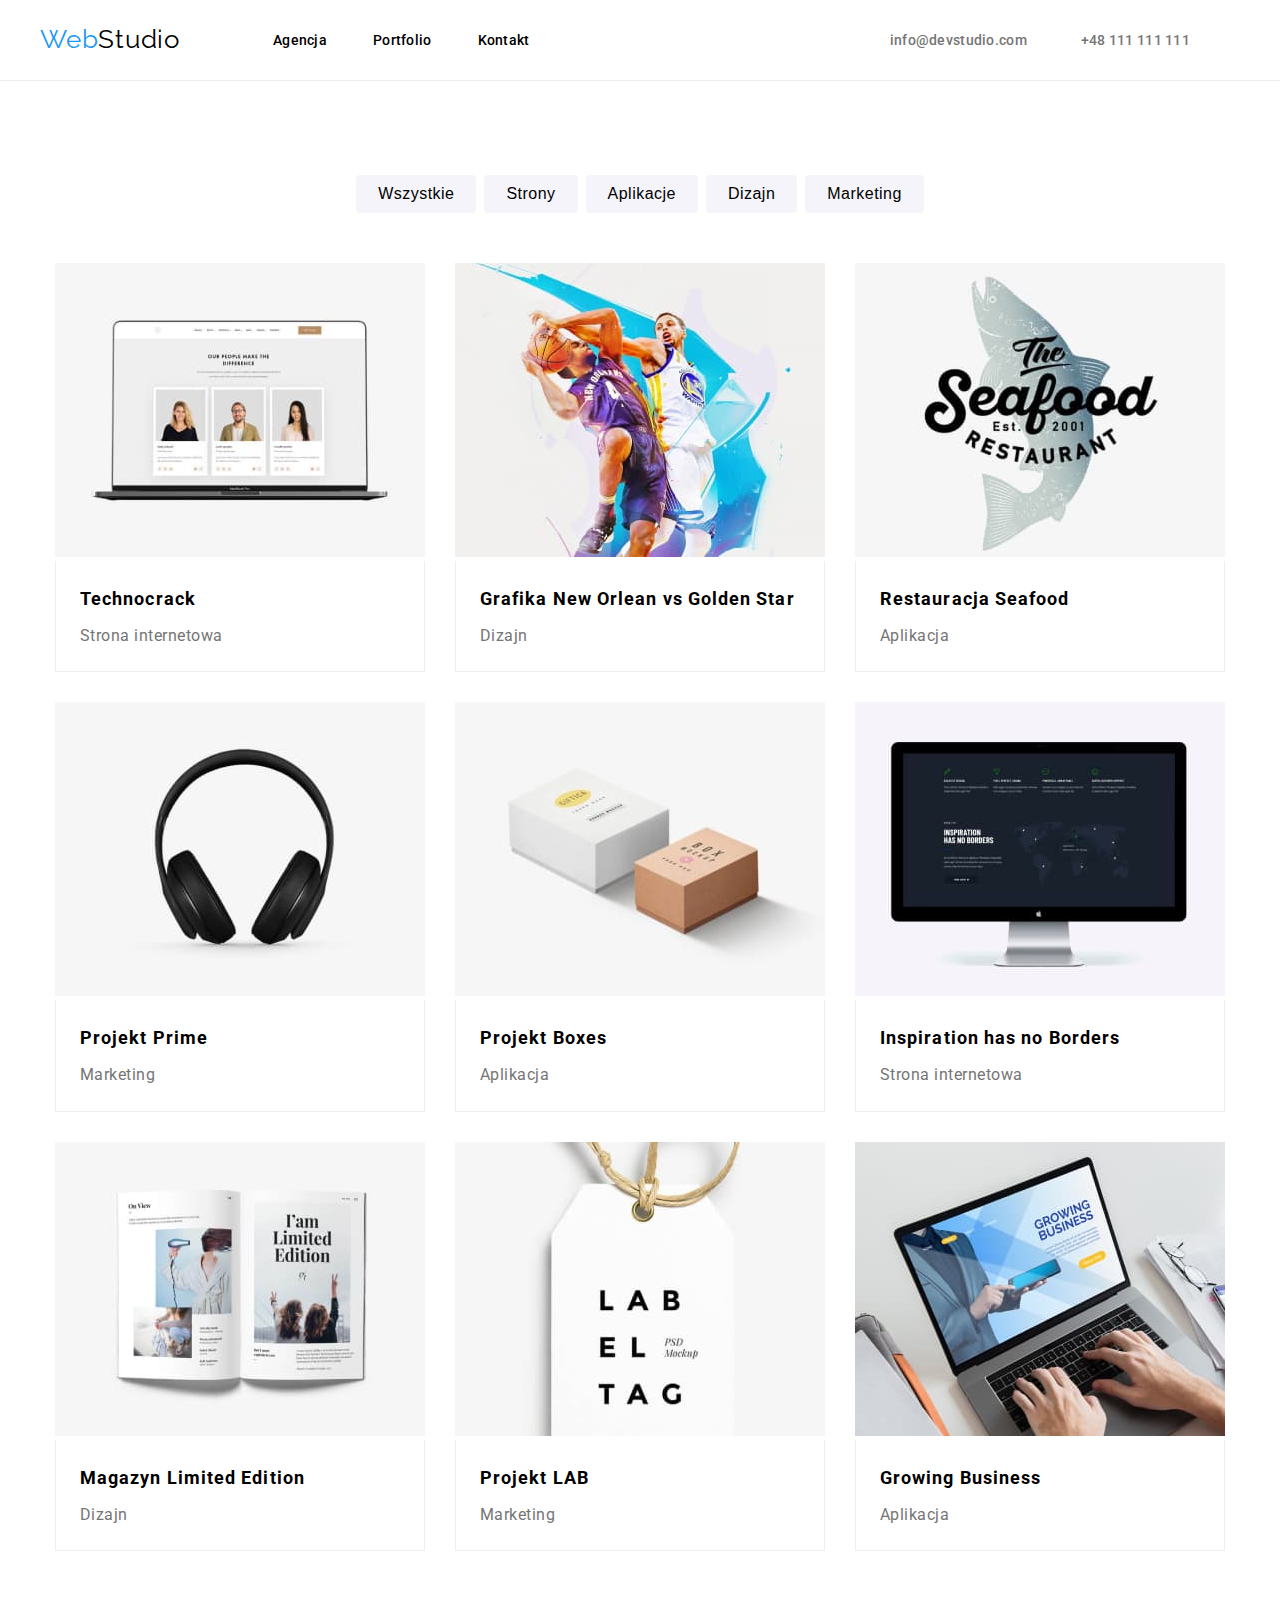
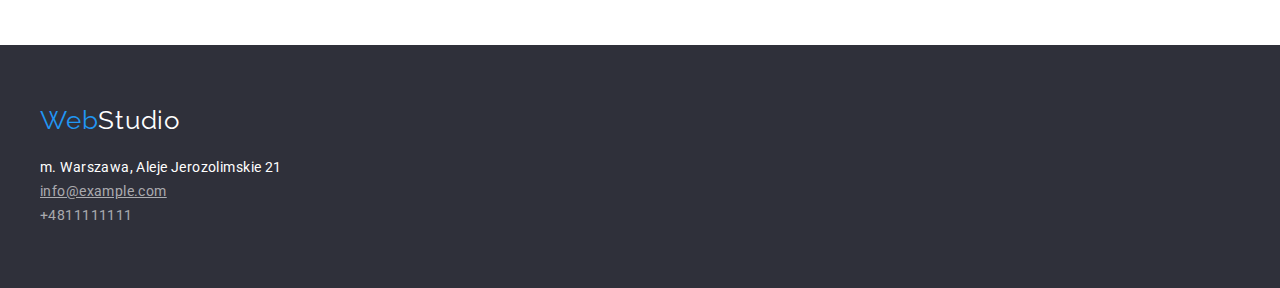
==== portfolio.html @ 8288bccb "feat: init" ====
<!DOCTYPE html>
<html lang="pl">
    <head>
        <meta charset="UTF-8" />
        <meta http-equiv="X-UA-Compatible" content="IE=edge" />
        <meta name="viewport" content="width=device-width, initial-scale=1.0" />
        <link
            rel="stylesheet"
            href="https://cdnjs.cloudflare.com/ajax/libs/modern-normalize/1.1.0/modern-normalize.min.css"
            integrity="sha512-wpPYUAdjBVSE4KJnH1VR1HeZfpl1ub8YT/NKx4PuQ5NmX2tKuGu6U/JRp5y+Y8XG2tV+wKQpNHVUX03MfMFn9Q=="
            crossorigin="anonymous"
            referrerpolicy="no-referrer"
        />
        <title>Portfolio</title>
        <link rel="preconnect" href="https://fonts.googleapis.com" />
        <link rel="preconnect" href="https://fonts.gstatic.com" crossorigin />
        <link
            href="https://fonts.googleapis.com/css2?family=Raleway:wght@700&family=Roboto:wght@400;500;700;900&display=swap"
            rel="stylesheet"
        />
        <link rel="stylesheet" href="./css/styles.css" />
    </head>
    <body>
        <header class="header-line">
           
            <div class="container header3">
                <nav class="navigation">
                    <a
                        class="menu-link"
                        href="https://github.com/Konrad0987/goit-markup-hw-01/"
                        ><span class="web">Web</span>Studio</a
                    >
                    <ul class="menu-list list ">
                        <li class="menu-item">
                            <a class="navigation-link" href="index.html"
                                >Agencja</a
                            >
                        </li>
                        <li class="menu-item">
                            <a class="navigation-link" href="portfolio.html"
                                >Portfolio</a
                            >
                        </li>
                        <li>
                            <a class="navigation-link" href="/kontakt"
                                >Kontakt</a
                            >
                        </li>
                    </ul>
                </nav>
                <ul >
                    <li class="contact-item">
                        <a class="contact-link" href="mailto:info@devstudio.com"
                            >info@devstudio.com</a
                        >
                    </li>

                    <li class="contact-item">
                        <a class="contact-link" href="tel:+48111111111"
                            >+48 111 111 111</a
                        >
                    </li>
                </ul>
            </div>
        </header>
        <main class="container">
            <section class="submenu-list">
                <ul class="filter list">
                    <li >
                        <button type="button" class="button-portfolio">
                            Wszystkie
                        </button>
                    </li>
                    <li >
                        <button type="button" class="button-portfolio">
                            Strony
                        </button>
                    </li>
                    <li >
                        <button type="button" class="button-portfolio">
                            Aplikacje
                        </button>
                    </li>
                    <li >
                        <button type="button" class="button-portfolio">
                            Dizajn
                        </button>
                    </li>
                    <li >
                        <button type="button" class="button-portfolio">
                            Marketing
                        </button>
                    </li>
                </ul>
            </section>
            <section >
                <ul class="projects-list list">
                    <li >
                        <figure >
                            <img
                                src="images/technocrack.jpg"
                                alt="strona internetowa technocrack"
                                width="370"
                                height="294"
                               
                            />
                            <figcaption>
                                <h3 class="portfolio-item">Technocrack</h3>
                                <p class="portfolio-type">Strona internetowa</p>
                            </figcaption>
                        </figure>
                    </li>
                    <li >
                        <figure >
                            <img
                                src="images/grafika-new-orlean.jpg"
                                alt="projekt graficzny"
                                width="370"
                                height="294"
                            />
                            <figcaption >
                                <h3 class="portfolio-item">
                                    Grafika New Orlean vs Golden Star
                                </h3>
                                <p class="portfolio-type">Dizajn</p>
                            </figcaption>
                        </figure class="projects-photo">
                    </li>
                    <li >
                        <figure>
                            <img
                                src="images/restauracja-seafood.jpg"
                                alt="aplikacja restauracji seafood"
                                width="370"
                                height="294"
                            />
                            <figcaption >
                                <h3 class="portfolio-item">
                                    Restauracja Seafood
                                </h3>
                                <p class="portfolio-type">Aplikacja</p>
                            </figcaption>
                        </figure >
                    </li>
                    <li >
                        <figure>
                            <img
                                src="images/projekt-prime.jpg"
                                alt="marketing projektu prime"
                                width="370"
                                height="294"
                            />
                            <figcaption>
                                <h3 class="portfolio-item">Projekt Prime</h3>
                                <p class="portfolio-type">Marketing</p>
                            </figcaption >
                        </figure>
                    </li>
                    <li >
                        <figure >
                            <img
                                src="images/projekt-boxes.jpg"
                                alt="aplikacja projektu boxes"
                                width="370"
                                height="294"
                            />
                            <figcaption>
                                <h3 class="portfolio-item">Projekt Boxes</h3>
                                <p class="portfolio-type">Aplikacja</p>
                            </figcaption>
                        </figure>
                    </li>
                    <li >
                        <figure >
                            
                            <img
                                src="images/inspiration-borders.jpg"
                                alt="strona internetowa inspiration has no borders"
                                width="370"
                                height="294"
                            />
                            <figcaption>
                                <h3 class="portfolio-item">
                                    Inspiration has no Borders
                                </h3>
                                <p class="portfolio-type">Strona internetowa</p>
                            </figcaption>
                        </figure>
                    </li>
                    <li >
                        <figure >
                            <img
                                src="images/magazyn-lm.jpg"
                                alt="oprojekt graficzny magazynu limited edition"
                                width="370"
                                height="294"
                            />
                            <figcaption>
                                <h3 class="portfolio-item">
                                    Magazyn Limited Edition
                                </h3>
                                <p class="portfolio-type">Dizajn</p>
                            </figcaption>
                        </figure>
                    </li>
                    <li >
                        <figure>
                            <img
                                src="images/projekt-lab.jpg"
                                alt="marketing projektu lab"
                                width="370"
                                height="294"
                            />
                            <figcaption>
                                <h3 class="portfolio-item">Projekt LAB</h3>
                                <p class="portfolio-type">Marketing</p>
                            </figcaption>
                        </figure>
                    </li>
                    <li >
                        <figure >
                            <img
                                src="images/growing-business.jpg"
                                alt="aplikacja growing business"
                                width="370"
                                height="294"
                            />
                            <figcaption>
                                <h3 class="portfolio-item">Growing Business</h3>
                                <p class="portfolio-type">Aplikacja</p>
                            </figcaption>
                        </figure>
                    </li>
                </ul>
            </section>
        </main>
        <footer class="footer">
            <div class="container">
                <a
                    class="link-logo-bottom"
                    href="https://github.com/Konrad0987/goit-markup-hw-01/"
                >
                    <span class="web">Web</span>Studio</a
                >

                <address>
                    <ul class="addres-list list">
                        <li>
                            <p class="footer-adres">
                                m. Warszawa, Aleje Jerozolimskie 21
                            </p>
                        </li>
                        <li>
                            <a
                                class="footer-contact underline"
                                href="mailto:info@devstudio.com"
                                >info@example.com</a
                            >
                        </li>
                        <li>
                            <a class="footer-contact" href="tel:+48111111111"
                                >+4811111111</a
                            >
                        </li>
                    </ul>
                </address>
            </div>
        </footer>
    </body>
</html>
---- css/styles.css ----
:root {
    --brand-color-first: #2196f3;
    --brand-color-second: #000;
    --brand-color-third: #757575;
    --brand-color-fourth: #fff;
    --brand-color-fifth: #2f303a;
    --brand-color-sixth: #f5f4fa;
    --brand-color-seven: #ececec;
}

body {
    font-family: "Roboto", sans-serif;
    color: var(--brand-color-second);
}

.header-line {
    border-bottom: var(--brand-color-seven) solid 1px;
    padding-top: 24px;
    padding-bottom: 25px;
}
.navigation {
    display: flex;
}

.header3 {
    display: flex;
    justify-content: space-between;
    align-items: center;
}
.menu-list {
    display: flex;
    align-items: center;
    flex-wrap: wrap;
}
.menu-item {
    margin-right: 46px;
    display: inline;
}

.contact-item {
    display: inline;
    margin-right: 50px;
}
.contact-item:last-child {
    margin-right: 50px;
}

.header {
    background-color: var(--brand-color-fourth);
    text-decoration: none;
    color: --brand-color-black;
}

.menu-link {
    color: var(--brand-color-second);
    font-family: Raleway;
    font-size: 26px;
    line-height: 1.2;
    text-decoration: none;
    letter-spacing: 0.03em;
    margin-right: 93px;
}
.web {
    color: var(--brand-color-first);
    font-family: Raleway;

    font-size: 26px;
    line-height: 1.2;

    letter-spacing: 0.03em;
}
.list {
    list-style-type: none;
}

.navigation-link {
    color: var(--brand-color-second);
    font-weight: 500;
    font-size: 14px;
    line-height: 1.15;
    text-decoration: none;
    letter-spacing: 0.02em;
}
.navigation-link:hover,
.navigation-link:focus {
    color: var(--brand-color-first);
}
.contact-link {
    color: var(--brand-color-third);
    font-weight: 500;
    font-size: 14px;
    line-height: 1.1;
    text-decoration: none;
    letter-spacing: 0.02em;
}
.contact-link:hover,
.contact-link:focus {
    color: var(--brand-color-first);
}

.motto {
    background-color: var(--brand-color-fifth);

    display: flex;
    justify-content: center;
    align-items: center;
}
.motto-content {
    text-align: center;
    max-width: 700px;
    padding-bottom: 200px;
    padding-top: 200px;
}

.motto-text {
    color: var(--brand-color-fourth);
    font-weight: 900;
    font-size: 44px;
    line-height: 1.37;
    letter-spacing: 0.06em;
    text-align: center;
    margin-bottom: 30px;
}

.button {
    color: var(--brand-color-fourth);
    background-color: var(--brand-color-first);
    font-weight: 700;
    font-size: 16px;
    cursor: pointer;
    line-height: 1.9;
    padding: 10px 41px 10px 42px;
    border: none;
    border-radius: 4px;
}
.button:hover,
.button:focus {
    background-color: var(--brand-color-third);
}

.lorem {
    padding-top: 94px;
    padding-bottom: 94px;
    margin: 0 auto;
}
.section {
    padding-bottom: 94px;
}

.lorem-list {
    display: flex;
    gap: 30px;
}

.our-strengths-name {
    color: var(--brand-color-second);
    font-weight: 700;
    font-size: 14px;
    line-height: 1.14;
    letter-spacing: 0.03em;
    margin-bottom: 10px;
    text-transform: uppercase;
    margin-top: 94px;
}
.our-strengths-text {
    color: var(--brand-color-third);
    font-size: 14px;
    line-height: 1.7;
    letter-spacing: 0.03em;
    margin-bottom: 94px;
}

.our {
    text-align: center;
}
.our-job-team {
    color: var(--brand-color-second);
    font-weight: 900;
    font-size: 36px;
    line-height: 1.17;
    letter-spacing: 0.03em;
    text-align: center;
    margin-bottom: 50px;
}
.our-item {
    display: flex;
    gap: 30px;
    justify-content: center;
}

.team {
    text-align: center;
    background-color: var(--brand-color-sixth);
    padding-top: 94px;
    padding-bottom: 94px;
    margin-bottom: 0px;
}

.team-item {
    background-color: var(--brand-color-fourth);
    box-shadow: 0px 1px 3px rgba(0, 0, 0, 0.12), 0px 1px 1px rgba(0, 0, 0, 0.14),
        0px 2px 1px rgba(0, 0, 0, 0.2);
    border-radius: 0px 0px 4px 4px;
    max-width: 270px;
    display: inline-block;
    margin-right: 30px;
}
.team-item:last-child {
    margin-right: 0;
}

.our-name {
    color: var(--brand-color-second);
    font-weight: 500;
    font-size: 16px;
    line-height: 1.19;
    text-align: center;
    letter-spacing: 0.03em;
    padding-bottom: 10px;
    padding-top: 30px;
}
.our-job {
    color: var(--brand-color-third);
    font-size: 16px;
    line-height: 1.19;
    text-align: center;
    letter-spacing: 0.03em;
    padding-bottom: 30px;
}

.contact-address {
    color: var(--brand-color-fourth);
    font-style: normal;
    font-size: 14px;
    line-height: 1.71;
    letter-spacing: 0.03em;
}
.contact-link-button {
    color: var(--brand-color-fourth);
    font-size: 14px;
    line-height: 1.71;
    text-decoration: none;
    letter-spacing: 0.03em;
}
.contact-link-button:hover,
.contact-link-button:focus {
    color: var(--brand-color-first);
}

.list {
    list-style-type: none;
    text-decoration: none;
}

.footer {
    background-color: var(--brand-color-fifth);

    padding-bottom: 60px;
    padding-top: 60px;
}

.link-logo-bottom {
    color: var(--brand-color-fourth);
    font-family: Raleway;
    font-size: 26px;
    line-height: 1.2;
    text-decoration: none;
    letter-spacing: 0.03em;
}

.footer-adres {
    color: var(--brand-color-fourth);
    font-style: normal;
    font-size: 14px;
    line-height: 1.71;
    padding-top: 20px;
    letter-spacing: 0.03em;
}

.footer-contact {
    color: rgba(255, 255, 255, 0.6);
    font-style: normal;
    font-size: 14px;
    line-height: 1.71;
    text-decoration: none;
    letter-spacing: 0.03em;
    padding-top: 9px;
}
.footer-contact:hover,
.footer-contact:focus {
    color: var(--brand-color-first);
}

.submenu-list {
    padding: 94px 0 50px 0;
}

.filter {
    display: flex;
    justify-content: center;
    gap: 8px;
}

.button-portfolio {
    color: var(--brand-color-second);
    background-color: var(--brand-color-sixth);
    cursor: pointer;
    font-size: 16px;
    font-weight: 500;
    line-height: 1.6;
    text-align: center;
    letter-spacing: 0.03em;
    border: none;
    border-radius: 4px;
    padding: 6px 22px;
}
.button-portfolio:focus,
.button-portfolio:hover {
    background-color: var(--brand-color-first);
    color: var(--brand-color-fourth);
}

.underline {
    text-decoration: underline;
}

.container {
    width: 100%;
    max-width: 1200px;
    padding: 0 0px;
    margin: 0 auto;
}

* {
    margin: 0;
    padding: 0;
}

.projects-list {
    padding-bottom: 94px;
    display: flex;
    flex-wrap: wrap;
    justify-content: center;
    gap: 30px;
}

.portfolio-item {
    color: var(--brand-color-second);
    font-weight: 700;
    font-size: 18px;
    line-height: 2;
    letter-spacing: 0.06em;
    padding: 20px 24px 4px 24px;

    border-left: 1px solid #eee;
    border-right: 1px solid #eee;
}
.portfolio-type {
    color: var(--brand-color-third);

    font-size: 16px;
    line-height: 1.9;
    letter-spacing: 0.03em;
    padding: 0 24px 20px 24px;
    border-left: 1px solid #eee;
    border-right: 1px solid #eee;
    border-bottom: 1px solid #eee;
}
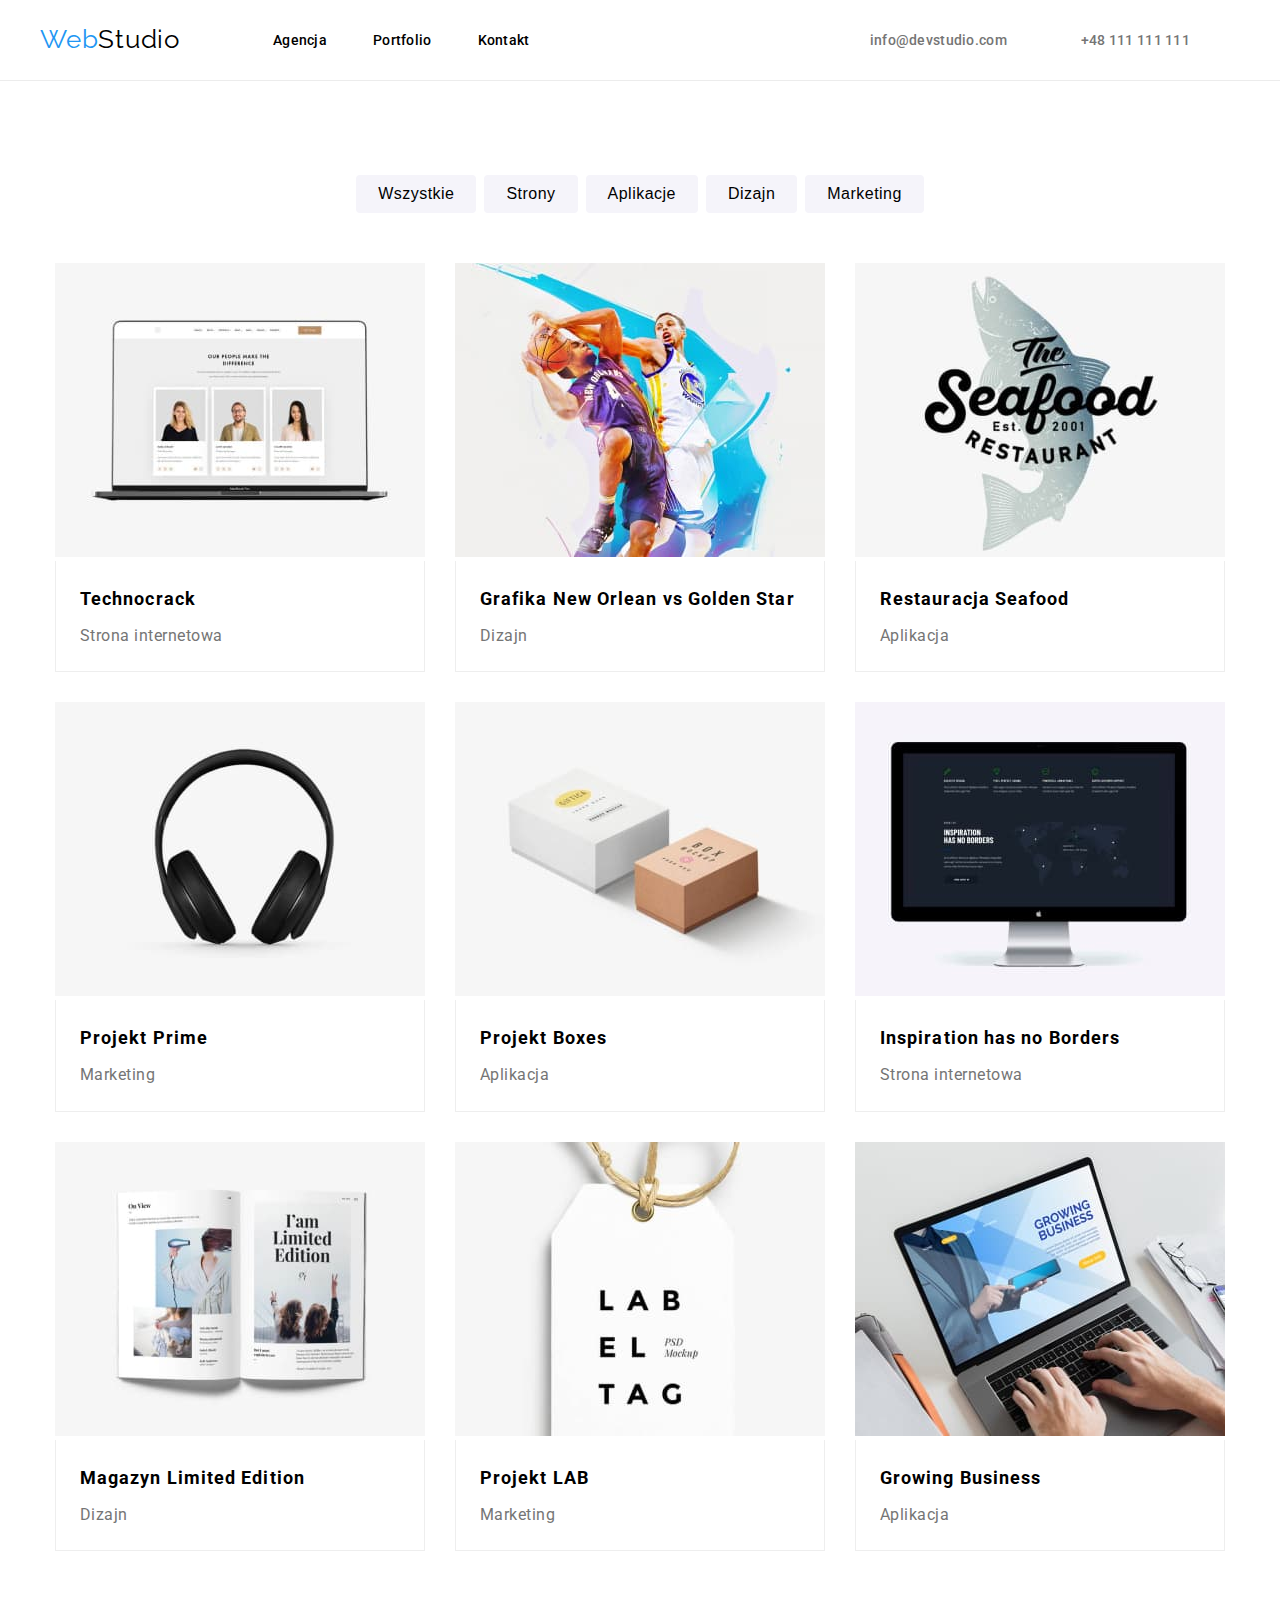
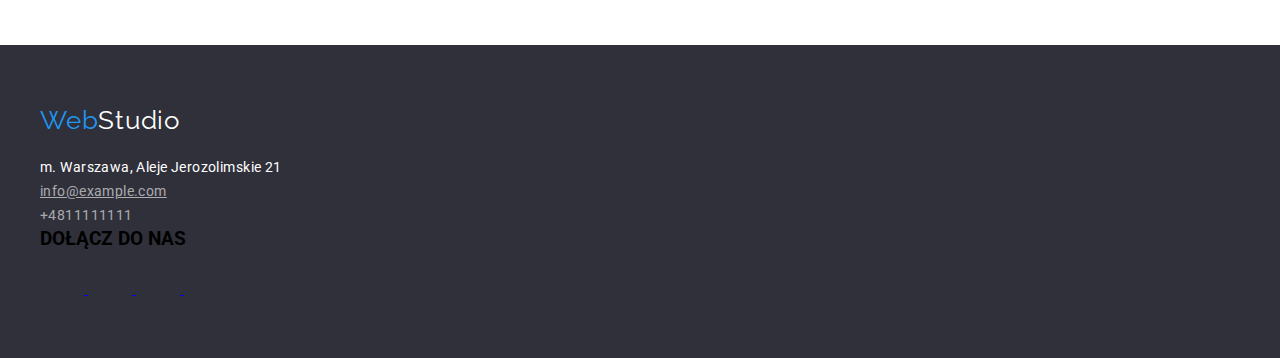
==== commit c37c8d47: "Add files via upload" ====
--- a/portfolio.html
+++ b/portfolio.html
@@ -1,270 +1,321 @@
-<!DOCTYPE html>
-<html lang="pl">
-    <head>
-        <meta charset="UTF-8" />
-        <meta http-equiv="X-UA-Compatible" content="IE=edge" />
-        <meta name="viewport" content="width=device-width, initial-scale=1.0" />
-        <link
-            rel="stylesheet"
-            href="https://cdnjs.cloudflare.com/ajax/libs/modern-normalize/1.1.0/modern-normalize.min.css"
-            integrity="sha512-wpPYUAdjBVSE4KJnH1VR1HeZfpl1ub8YT/NKx4PuQ5NmX2tKuGu6U/JRp5y+Y8XG2tV+wKQpNHVUX03MfMFn9Q=="
-            crossorigin="anonymous"
-            referrerpolicy="no-referrer"
-        />
-        <title>Portfolio</title>
-        <link rel="preconnect" href="https://fonts.googleapis.com" />
-        <link rel="preconnect" href="https://fonts.gstatic.com" crossorigin />
-        <link
-            href="https://fonts.googleapis.com/css2?family=Raleway:wght@700&family=Roboto:wght@400;500;700;900&display=swap"
-            rel="stylesheet"
-        />
-        <link rel="stylesheet" href="./css/styles.css" />
-    </head>
-    <body>
-        <header class="header-line">
-           
-            <div class="container header3">
-                <nav class="navigation">
-                    <a
-                        class="menu-link"
-                        href="https://github.com/Konrad0987/goit-markup-hw-01/"
-                        ><span class="web">Web</span>Studio</a
-                    >
-                    <ul class="menu-list list ">
-                        <li class="menu-item">
-                            <a class="navigation-link" href="index.html"
-                                >Agencja</a
-                            >
-                        </li>
-                        <li class="menu-item">
-                            <a class="navigation-link" href="portfolio.html"
-                                >Portfolio</a
-                            >
-                        </li>
-                        <li>
-                            <a class="navigation-link" href="/kontakt"
-                                >Kontakt</a
-                            >
-                        </li>
-                    </ul>
-                </nav>
-                <ul >
-                    <li class="contact-item">
-                        <a class="contact-link" href="mailto:info@devstudio.com"
-                            >info@devstudio.com</a
-                        >
-                    </li>
-
-                    <li class="contact-item">
-                        <a class="contact-link" href="tel:+48111111111"
-                            >+48 111 111 111</a
-                        >
-                    </li>
-                </ul>
-            </div>
-        </header>
-        <main class="container">
-            <section class="submenu-list">
-                <ul class="filter list">
-                    <li >
-                        <button type="button" class="button-portfolio">
-                            Wszystkie
-                        </button>
-                    </li>
-                    <li >
-                        <button type="button" class="button-portfolio">
-                            Strony
-                        </button>
-                    </li>
-                    <li >
-                        <button type="button" class="button-portfolio">
-                            Aplikacje
-                        </button>
-                    </li>
-                    <li >
-                        <button type="button" class="button-portfolio">
-                            Dizajn
-                        </button>
-                    </li>
-                    <li >
-                        <button type="button" class="button-portfolio">
-                            Marketing
-                        </button>
-                    </li>
-                </ul>
-            </section>
-            <section >
-                <ul class="projects-list list">
-                    <li >
-                        <figure >
-                            <img
-                                src="images/technocrack.jpg"
-                                alt="strona internetowa technocrack"
-                                width="370"
-                                height="294"
-                               
-                            />
-                            <figcaption>
-                                <h3 class="portfolio-item">Technocrack</h3>
-                                <p class="portfolio-type">Strona internetowa</p>
-                            </figcaption>
-                        </figure>
-                    </li>
-                    <li >
-                        <figure >
-                            <img
-                                src="images/grafika-new-orlean.jpg"
-                                alt="projekt graficzny"
-                                width="370"
-                                height="294"
-                            />
-                            <figcaption >
-                                <h3 class="portfolio-item">
-                                    Grafika New Orlean vs Golden Star
-                                </h3>
-                                <p class="portfolio-type">Dizajn</p>
-                            </figcaption>
-                        </figure class="projects-photo">
-                    </li>
-                    <li >
-                        <figure>
-                            <img
-                                src="images/restauracja-seafood.jpg"
-                                alt="aplikacja restauracji seafood"
-                                width="370"
-                                height="294"
-                            />
-                            <figcaption >
-                                <h3 class="portfolio-item">
-                                    Restauracja Seafood
-                                </h3>
-                                <p class="portfolio-type">Aplikacja</p>
-                            </figcaption>
-                        </figure >
-                    </li>
-                    <li >
-                        <figure>
-                            <img
-                                src="images/projekt-prime.jpg"
-                                alt="marketing projektu prime"
-                                width="370"
-                                height="294"
-                            />
-                            <figcaption>
-                                <h3 class="portfolio-item">Projekt Prime</h3>
-                                <p class="portfolio-type">Marketing</p>
-                            </figcaption >
-                        </figure>
-                    </li>
-                    <li >
-                        <figure >
-                            <img
-                                src="images/projekt-boxes.jpg"
-                                alt="aplikacja projektu boxes"
-                                width="370"
-                                height="294"
-                            />
-                            <figcaption>
-                                <h3 class="portfolio-item">Projekt Boxes</h3>
-                                <p class="portfolio-type">Aplikacja</p>
-                            </figcaption>
-                        </figure>
-                    </li>
-                    <li >
-                        <figure >
-                            
-                            <img
-                                src="images/inspiration-borders.jpg"
-                                alt="strona internetowa inspiration has no borders"
-                                width="370"
-                                height="294"
-                            />
-                            <figcaption>
-                                <h3 class="portfolio-item">
-                                    Inspiration has no Borders
-                                </h3>
-                                <p class="portfolio-type">Strona internetowa</p>
-                            </figcaption>
-                        </figure>
-                    </li>
-                    <li >
-                        <figure >
-                            <img
-                                src="images/magazyn-lm.jpg"
-                                alt="oprojekt graficzny magazynu limited edition"
-                                width="370"
-                                height="294"
-                            />
-                            <figcaption>
-                                <h3 class="portfolio-item">
-                                    Magazyn Limited Edition
-                                </h3>
-                                <p class="portfolio-type">Dizajn</p>
-                            </figcaption>
-                        </figure>
-                    </li>
-                    <li >
-                        <figure>
-                            <img
-                                src="images/projekt-lab.jpg"
-                                alt="marketing projektu lab"
-                                width="370"
-                                height="294"
-                            />
-                            <figcaption>
-                                <h3 class="portfolio-item">Projekt LAB</h3>
-                                <p class="portfolio-type">Marketing</p>
-                            </figcaption>
-                        </figure>
-                    </li>
-                    <li >
-                        <figure >
-                            <img
-                                src="images/growing-business.jpg"
-                                alt="aplikacja growing business"
-                                width="370"
-                                height="294"
-                            />
-                            <figcaption>
-                                <h3 class="portfolio-item">Growing Business</h3>
-                                <p class="portfolio-type">Aplikacja</p>
-                            </figcaption>
-                        </figure>
-                    </li>
-                </ul>
-            </section>
-        </main>
-        <footer class="footer">
-            <div class="container">
-                <a
-                    class="link-logo-bottom"
-                    href="https://github.com/Konrad0987/goit-markup-hw-01/"
-                >
-                    <span class="web">Web</span>Studio</a
-                >
-
-                <address>
-                    <ul class="addres-list list">
-                        <li>
-                            <p class="footer-adres">
-                                m. Warszawa, Aleje Jerozolimskie 21
-                            </p>
-                        </li>
-                        <li>
-                            <a
-                                class="footer-contact underline"
-                                href="mailto:info@devstudio.com"
-                                >info@example.com</a
-                            >
-                        </li>
-                        <li>
-                            <a class="footer-contact" href="tel:+48111111111"
-                                >+4811111111</a
-                            >
-                        </li>
-                    </ul>
-                </address>
-            </div>
-        </footer>
-    </body>
-</html>
+<!DOCTYPE html>
+<html lang="pl">
+    <head>
+        <meta charset="UTF-8" />
+        <meta http-equiv="X-UA-Compatible" content="IE=edge" />
+        <meta name="viewport" content="width=device-width, initial-scale=1.0" />
+        <link
+            rel="stylesheet"
+            href="https://cdnjs.cloudflare.com/ajax/libs/modern-normalize/1.1.0/modern-normalize.min.css"
+            integrity="sha512-wpPYUAdjBVSE4KJnH1VR1HeZfpl1ub8YT/NKx4PuQ5NmX2tKuGu6U/JRp5y+Y8XG2tV+wKQpNHVUX03MfMFn9Q=="
+            crossorigin="anonymous"
+            referrerpolicy="no-referrer"
+        />
+        <title>Portfolio</title>
+        <link rel="preconnect" href="https://fonts.googleapis.com" />
+        <link rel="preconnect" href="https://fonts.gstatic.com" crossorigin />
+        <link
+            href="https://fonts.googleapis.com/css2?family=Raleway:wght@700&family=Roboto:wght@400;500;700;900&display=swap"
+            rel="stylesheet"
+        />
+        <link rel="stylesheet" href="./css/styles.css" />
+        <link rel="stylesheet" href="./css/modern-normalize.min.css/"
+    </head>
+    <body>
+        <header class="header-line">
+           
+            <div class="container header3">
+                <nav class="navigation">
+                    <a
+                        class="menu-link"
+                        href="https://github.com/Konrad0987/goit-markup-hw-01/"
+                        ><span class="web">Web</span>Studio</a
+                    >
+                    <ul class="menu-list list ">
+                        <li class="menu-item">
+                            <a class="navigation-link" href="index.html"
+                                >Agencja</a
+                            >
+                        </li>
+                        <li class="menu-item">
+                            <a class="navigation-link" href="portfolio.html"
+                                >Portfolio</a
+                            >
+                        </li>
+                        <li>
+                            <a class="navigation-link" href="/kontakt"
+                                >Kontakt</a
+                            >
+                        </li>
+                    </ul>
+                </nav>
+                <ul >
+                    <li class="contact-item ">
+                        
+                        <svg
+                        class="icon-header-1"
+                        width="16"
+                        height="12"
+                        viewBox="0 0 16 12"
+                      >
+                        <use href="images/icons.svg#icon-envelope"></use>
+                        
+                      </svg>
+                    
+                        <a class="contact-link" href="mailto:info@devstudio.com"
+                            >info@devstudio.com</a
+                        >
+                    </li>
+
+                    <li class="contact-item">
+                        <svg
+                         class="icon-header-1"
+                         width="16"
+                          height="12"
+                           viewBox="0 0 16 12"
+                           >
+            
+                           <use href="images/icons.svg#icon-smartphone1"></use>
+                         </svg>
+                        <a class="contact-link" href="tel:+48111111111"
+                            >+48 111 111 111</a
+                        >
+                    </li>
+                </ul>
+            </div>
+        </header>
+        <main class="container">
+            <section class="submenu-list">
+                <ul class="filter list">
+                    <li >
+                        <button type="button" class="button-portfolio">
+                            Wszystkie
+                        </button>
+                    </li>
+                    <li >
+                        <button type="button" class="button-portfolio">
+                            Strony
+                        </button>
+                    </li>
+                    <li >
+                        <button type="button" class="button-portfolio">
+                            Aplikacje
+                        </button>
+                    </li>
+                    <li >
+                        <button type="button" class="button-portfolio">
+                            Dizajn
+                        </button>
+                    </li>
+                    <li >
+                        <button type="button" class="button-portfolio">
+                            Marketing
+                        </button>
+                    </li>
+                </ul>
+            </section>
+            <section >
+                <ul class="projects-list list">
+                    <li class="item">
+                        <figure>
+                            <img
+                                src="images/technocrack.jpg"
+                                alt="strona internetowa technocrack"
+                                width="370"
+                                height="294"
+                               
+                            />
+                            <figcaption class="signature-center-2">
+                                <h3 class="portfolio-item">Technocrack</h3>
+                                <p class="portfolio-type">Strona internetowa</p>
+                            </figcaption>
+                        </figure>
+                    </li>
+                    <li class="item">
+                        <figure >
+                            <img
+                                src="images/grafika-new-orlean.jpg"
+                                alt="projekt graficzny"
+                                width="370"
+                                height="294"
+                            />
+                            <figcaption class="signature-center-2">
+                                <h3 class="portfolio-item">
+                                    Grafika New Orlean vs Golden Star
+                                </h3>
+                                <p class="portfolio-type">Dizajn</p>
+                            </figcaption>
+                        </figure class="projects-photo">
+                    </li>
+                    <li class="item">
+                        <figure>
+                            <img
+                                src="images/restauracja-seafood.jpg"
+                                alt="aplikacja restauracji seafood"
+                                width="370"
+                                height="294"
+                            />
+                            <figcaption class="signature-center-2">
+                                <h3 class="portfolio-item">
+                                    Restauracja Seafood
+                                </h3>
+                                <p class="portfolio-type">Aplikacja</p>
+                            </figcaption>
+                        </figure >
+                    </li>
+                    <li class="item">
+                        <figure>
+                            <img
+                                src="images/projekt-prime.jpg"
+                                alt="marketing projektu prime"
+                                width="370"
+                                height="294"
+                            />
+                            <figcaption class="signature-center-2">
+                                <h3 class="portfolio-item">Projekt Prime</h3>
+                                <p class="portfolio-type">Marketing</p>
+                            </figcaption >
+                        </figure>
+                    </li>
+                    <li class="item">
+                        <figure >
+                            <img
+                                src="images/projekt-boxes.jpg"
+                                alt="aplikacja projektu boxes"
+                                width="370"
+                                height="294"
+                            />
+                            <figcaption class="signature-center-2">
+                                <h3 class="portfolio-item">Projekt Boxes</h3>
+                                <p class="portfolio-type">Aplikacja</p>
+                            </figcaption>
+                        </figure>
+                    </li>
+                    <li class="item">
+                        <figure >
+                            
+                            <img
+                                src="images/inspiration-borders.jpg"
+                                alt="strona internetowa inspiration has no borders"
+                                width="370"
+                                height="294"
+                            />
+                            <figcaption class="signature-center-2">
+                                <h3 class="portfolio-item">
+                                    Inspiration has no Borders
+                                </h3>
+                                <p class="portfolio-type">Strona internetowa</p>
+                            </figcaption>
+                        </figure>
+                    </li>
+                    <li class="item">
+                        <figure >
+                            <img
+                                src="images/magazyn-lm.jpg"
+                                alt="oprojekt graficzny magazynu limited edition"
+                                width="370"
+                                height="294"
+                            />
+                            <figcaption class="signature-center-2">
+                                <h3 class="portfolio-item">
+                                    Magazyn Limited Edition
+                                </h3>
+                                <p class="portfolio-type">Dizajn</p>
+                            </figcaption>
+                        </figure>
+                    </li>
+                    <li class="item">
+                        <figure>
+                            <img
+                                src="images/projekt-lab.jpg"
+                                alt="marketing projektu lab"
+                                width="370"
+                                height="294"
+                            />
+                            <figcaption class="signature-center-2">
+                                
+                                <h3 class="portfolio-item">Projekt LAB</h3>
+                                <p class="portfolio-type">Marketing</p>
+                            </figcaption>
+                        </figure>
+                    </li>
+                    <li class="item">
+                        <figure >
+                            <img
+                                src="images/growing-business.jpg"
+                                alt="aplikacja growing business"
+                                width="370"
+                                height="294"
+                            />
+                            <figcaption class="signature-center-2">
+                                <h3 class="portfolio-item">Growing Business</h3>
+                                <p class="portfolio-type">Aplikacja</p>
+                            </figcaption>
+                        </figure>
+                    </li>
+                </ul>
+            </section>
+        </main>
+        <footer class="footer">
+            <div class="container footer-3">
+                <div>
+                    <a
+                        class="link-logo-bottom"
+                        href="https://github.com/Konrad0987/goit-markup-hw-01/"
+                    >
+                        <span class="web">Web</span>Studio</a
+                    >
+
+                    <address>
+                        <ul class="addres-list list">
+                            <li>
+                                <p class="footer-adres">
+                                    m. Warszawa, Aleje Jerozolimskie 21
+                                </p>
+                            </li>
+                            <li>
+                                <a
+                                    class="footer-contact underline"
+                                    href="mailto:info@devstudio.com"
+                                    >info@example.com</a
+                                >
+                            </li>
+                            <li>
+                                <a
+                                    class="footer-contact"
+                                    href="tel:+48111111111"
+                                    >+4811111111</a
+                                >
+                            </li>
+                        </ul>
+                    </address>
+                </div>
+
+                <div class="footer-2">
+                    <h3 class="footer-to-us">DOŁĄCZ DO NAS</h3>
+
+                    <a href="#" class="logo-media-2">
+                        <svg width="44" height="44" class="logo-media-1">
+                            <use href="images/icons.svg#icon-Ellipse"></use>
+                        </svg>
+                    </a>
+                    <a href="#" class="logo-media-2">
+                        <svg width="44" height="44" class="logo-media-1">
+                            <use href="images/icons.svg#icon-Ellipse11"></use>
+                        </svg>
+                    </a>
+                    <a href="#" class="logo-media-2">
+                        <svg width="44" height="44" class="logo-media-1">
+                            <use href="images/icons.svg#icon-Ellipse21"></use>
+                        </svg>
+                    </a>
+                    <a href="#" class="logo-media-2">
+                        <svg width="44" height="44" class="logo-media-1">
+                            <use href="images/icons.svg#icon-Ellipse3"></use>
+                        </svg>
+                    </a>
+                </div>
+            </div>
+        </footer>
+    </body>
+</html>
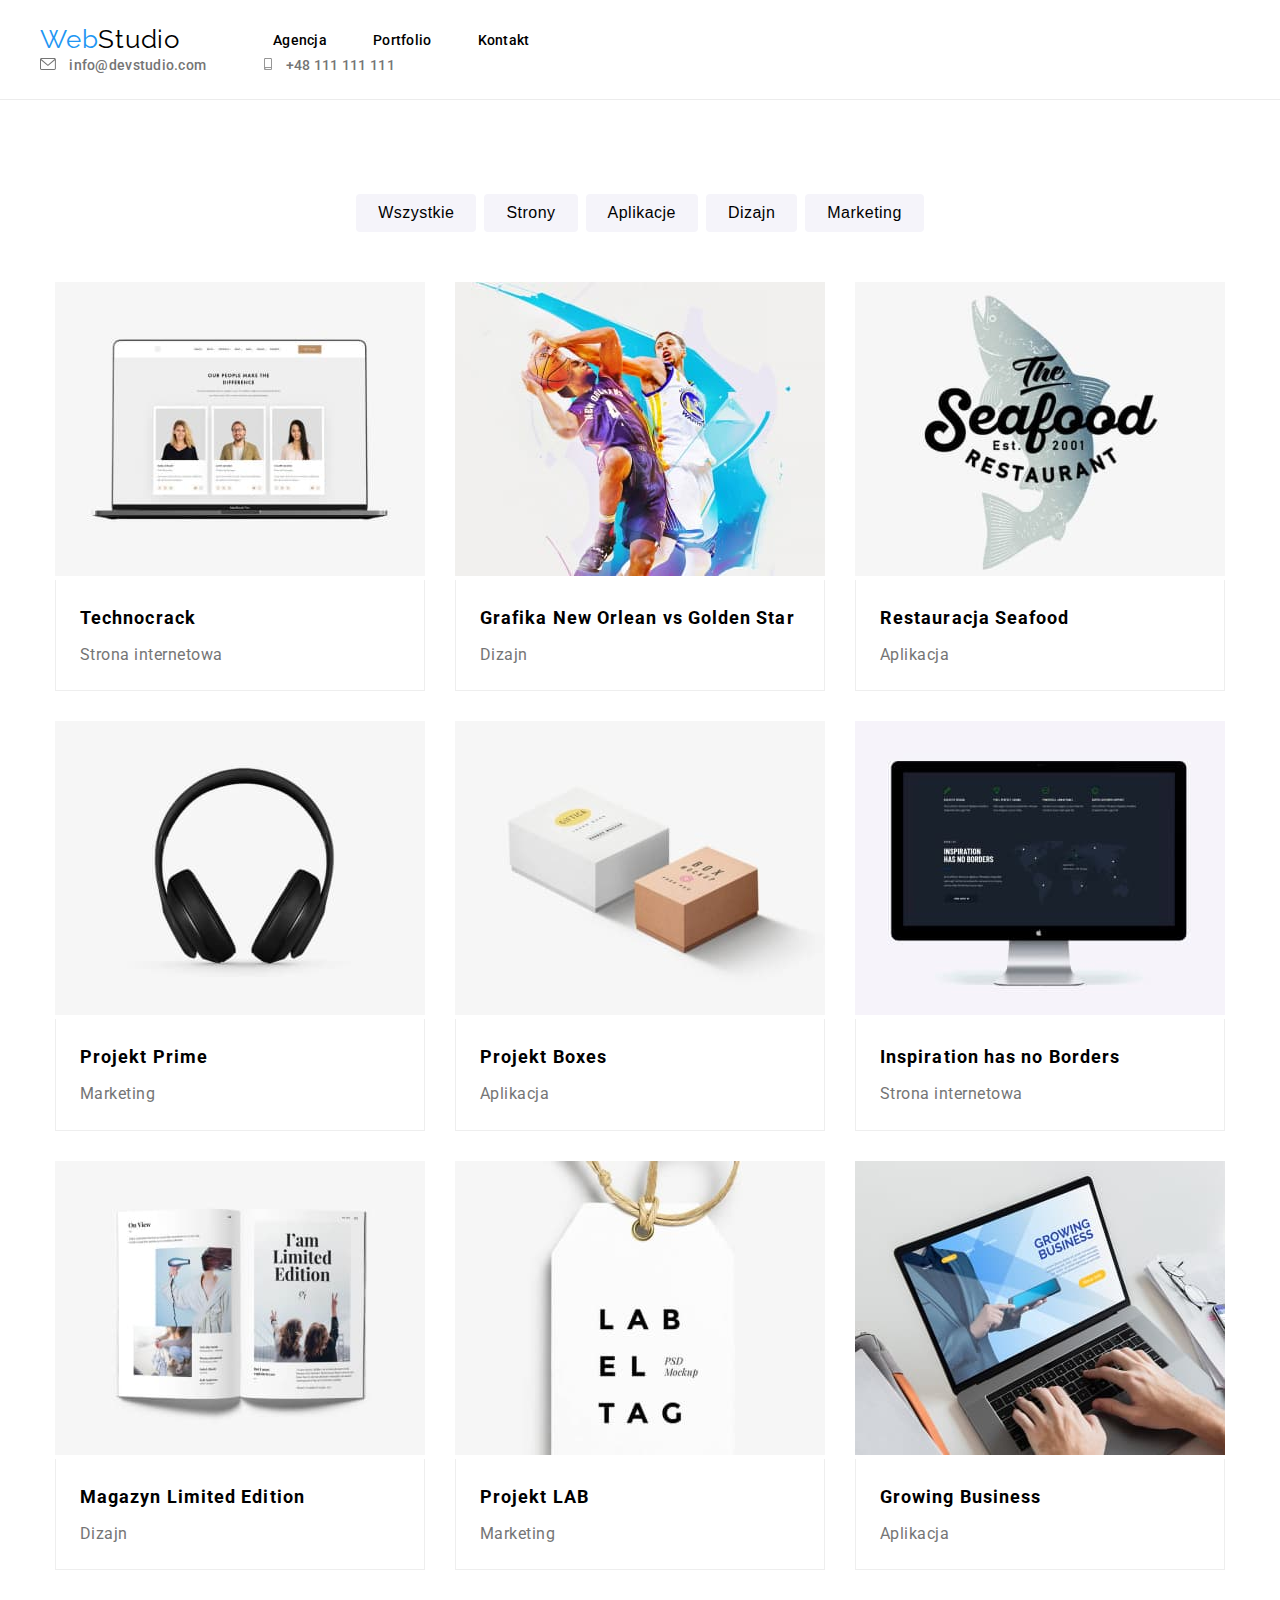
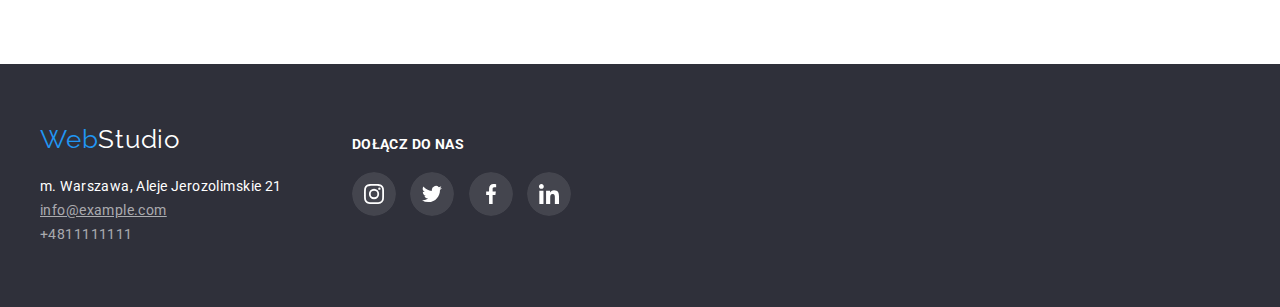
==== commit e575f173: "poprawaki1" ====
--- a/portfolio.html
+++ b/portfolio.html
@@ -24,7 +24,7 @@
     <body>
         <header class="header-line">
            
-            <div class="container header3">
+            <div class="container header">
                 <nav class="navigation">
                     <a
                         class="menu-link"
@@ -49,35 +49,34 @@
                         </li>
                     </ul>
                 </nav>
-                <ul >
-                    <li class="contact-item ">
-                        
-                        <svg
-                        class="icon-header-1"
-                        width="16"
-                        height="12"
-                        viewBox="0 0 16 12"
-                      >
-                        <use href="images/icons.svg#icon-envelope"></use>
-                        
-                      </svg>
-                    
-                        <a class="contact-link" href="mailto:info@devstudio.com"
-                            >info@devstudio.com</a
-                        >
+                <ul class="contact-list">
+                    <li class="contact-item">
+                        <a href="mailto:info@devstudio.com" class="contact-link"
+                            ><svg
+                                class="icon-header-1"
+                                width="16"
+                                height="12"
+                                viewBox="0 0 16 12"
+                            >
+                                <use
+                                    href="images/icons.svg#icon-envelope"
+                                ></use>
+                            </svg>
+                            info@devstudio.com
+                        </a>
                     </li>
 
                     <li class="contact-item">
-                        <svg
-                         class="icon-header-1"
-                         width="16"
-                          height="12"
-                           viewBox="0 0 16 12"
-                           >
-            
-                           <use href="images/icons.svg#icon-smartphone1"></use>
-                         </svg>
-                        <a class="contact-link" href="tel:+48111111111"
+                        <a class="contact-link" href="tel:+48111111111">
+                            <svg
+                                class="icon-header-1"
+                                width="16"
+                                height="12"
+                                viewBox="0 0 16 12"
+                            >
+                                <use
+                                    href="images/icons.svg#icon-smartphone1"
+                                ></use></svg
                             >+48 111 111 111</a
                         >
                     </li>
--- a/css/styles.css
+++ b/css/styles.css
@@ -1,368 +1,466 @@
-:root {
-    --brand-color-first: #2196f3;
-    --brand-color-second: #000;
-    --brand-color-third: #757575;
-    --brand-color-fourth: #fff;
-    --brand-color-fifth: #2f303a;
-    --brand-color-sixth: #f5f4fa;
-    --brand-color-seven: #ececec;
-}
-
-body {
-    font-family: "Roboto", sans-serif;
-    color: var(--brand-color-second);
-}
-
-.header-line {
-    border-bottom: var(--brand-color-seven) solid 1px;
-    padding-top: 24px;
-    padding-bottom: 25px;
-}
-.navigation {
-    display: flex;
-}
-
-.header3 {
-    display: flex;
-    justify-content: space-between;
-    align-items: center;
-}
-.menu-list {
-    display: flex;
-    align-items: center;
-    flex-wrap: wrap;
-}
-.menu-item {
-    margin-right: 46px;
-    display: inline;
-}
-
-.contact-item {
-    display: inline;
-    margin-right: 50px;
-}
-.contact-item:last-child {
-    margin-right: 50px;
-}
-
-.header {
-    background-color: var(--brand-color-fourth);
-    text-decoration: none;
-    color: --brand-color-black;
-}
-
-.menu-link {
-    color: var(--brand-color-second);
-    font-family: Raleway;
-    font-size: 26px;
-    line-height: 1.2;
-    text-decoration: none;
-    letter-spacing: 0.03em;
-    margin-right: 93px;
-}
-.web {
-    color: var(--brand-color-first);
-    font-family: Raleway;
-
-    font-size: 26px;
-    line-height: 1.2;
-
-    letter-spacing: 0.03em;
-}
-.list {
-    list-style-type: none;
-}
-
-.navigation-link {
-    color: var(--brand-color-second);
-    font-weight: 500;
-    font-size: 14px;
-    line-height: 1.15;
-    text-decoration: none;
-    letter-spacing: 0.02em;
-}
-.navigation-link:hover,
-.navigation-link:focus {
-    color: var(--brand-color-first);
-}
-.contact-link {
-    color: var(--brand-color-third);
-    font-weight: 500;
-    font-size: 14px;
-    line-height: 1.1;
-    text-decoration: none;
-    letter-spacing: 0.02em;
-}
-.contact-link:hover,
-.contact-link:focus {
-    color: var(--brand-color-first);
-}
-
-.motto {
-    background-color: var(--brand-color-fifth);
-
-    display: flex;
-    justify-content: center;
-    align-items: center;
-}
-.motto-content {
-    text-align: center;
-    max-width: 700px;
-    padding-bottom: 200px;
-    padding-top: 200px;
-}
-
-.motto-text {
-    color: var(--brand-color-fourth);
-    font-weight: 900;
-    font-size: 44px;
-    line-height: 1.37;
-    letter-spacing: 0.06em;
-    text-align: center;
-    margin-bottom: 30px;
-}
-
-.button {
-    color: var(--brand-color-fourth);
-    background-color: var(--brand-color-first);
-    font-weight: 700;
-    font-size: 16px;
-    cursor: pointer;
-    line-height: 1.9;
-    padding: 10px 41px 10px 42px;
-    border: none;
-    border-radius: 4px;
-}
-.button:hover,
-.button:focus {
-    background-color: var(--brand-color-third);
-}
-
-.lorem {
-    padding-top: 94px;
-    padding-bottom: 94px;
-    margin: 0 auto;
-}
-.section {
-    padding-bottom: 94px;
-}
-
-.lorem-list {
-    display: flex;
-    gap: 30px;
-}
-
-.our-strengths-name {
-    color: var(--brand-color-second);
-    font-weight: 700;
-    font-size: 14px;
-    line-height: 1.14;
-    letter-spacing: 0.03em;
-    margin-bottom: 10px;
-    text-transform: uppercase;
-    margin-top: 94px;
-}
-.our-strengths-text {
-    color: var(--brand-color-third);
-    font-size: 14px;
-    line-height: 1.7;
-    letter-spacing: 0.03em;
-    margin-bottom: 94px;
-}
-
-.our {
-    text-align: center;
-}
-.our-job-team {
-    color: var(--brand-color-second);
-    font-weight: 900;
-    font-size: 36px;
-    line-height: 1.17;
-    letter-spacing: 0.03em;
-    text-align: center;
-    margin-bottom: 50px;
-}
-.our-item {
-    display: flex;
-    gap: 30px;
-    justify-content: center;
-}
-
-.team {
-    text-align: center;
-    background-color: var(--brand-color-sixth);
-    padding-top: 94px;
-    padding-bottom: 94px;
-    margin-bottom: 0px;
-}
-
-.team-item {
-    background-color: var(--brand-color-fourth);
-    box-shadow: 0px 1px 3px rgba(0, 0, 0, 0.12), 0px 1px 1px rgba(0, 0, 0, 0.14),
-        0px 2px 1px rgba(0, 0, 0, 0.2);
-    border-radius: 0px 0px 4px 4px;
-    max-width: 270px;
-    display: inline-block;
-    margin-right: 30px;
-}
-.team-item:last-child {
-    margin-right: 0;
-}
-
-.our-name {
-    color: var(--brand-color-second);
-    font-weight: 500;
-    font-size: 16px;
-    line-height: 1.19;
-    text-align: center;
-    letter-spacing: 0.03em;
-    padding-bottom: 10px;
-    padding-top: 30px;
-}
-.our-job {
-    color: var(--brand-color-third);
-    font-size: 16px;
-    line-height: 1.19;
-    text-align: center;
-    letter-spacing: 0.03em;
-    padding-bottom: 30px;
-}
-
-.contact-address {
-    color: var(--brand-color-fourth);
-    font-style: normal;
-    font-size: 14px;
-    line-height: 1.71;
-    letter-spacing: 0.03em;
-}
-.contact-link-button {
-    color: var(--brand-color-fourth);
-    font-size: 14px;
-    line-height: 1.71;
-    text-decoration: none;
-    letter-spacing: 0.03em;
-}
-.contact-link-button:hover,
-.contact-link-button:focus {
-    color: var(--brand-color-first);
-}
-
-.list {
-    list-style-type: none;
-    text-decoration: none;
-}
-
-.footer {
-    background-color: var(--brand-color-fifth);
-
-    padding-bottom: 60px;
-    padding-top: 60px;
-}
-
-.link-logo-bottom {
-    color: var(--brand-color-fourth);
-    font-family: Raleway;
-    font-size: 26px;
-    line-height: 1.2;
-    text-decoration: none;
-    letter-spacing: 0.03em;
-}
-
-.footer-adres {
-    color: var(--brand-color-fourth);
-    font-style: normal;
-    font-size: 14px;
-    line-height: 1.71;
-    padding-top: 20px;
-    letter-spacing: 0.03em;
-}
-
-.footer-contact {
-    color: rgba(255, 255, 255, 0.6);
-    font-style: normal;
-    font-size: 14px;
-    line-height: 1.71;
-    text-decoration: none;
-    letter-spacing: 0.03em;
-    padding-top: 9px;
-}
-.footer-contact:hover,
-.footer-contact:focus {
-    color: var(--brand-color-first);
-}
-
-.submenu-list {
-    padding: 94px 0 50px 0;
-}
-
-.filter {
-    display: flex;
-    justify-content: center;
-    gap: 8px;
-}
-
-.button-portfolio {
-    color: var(--brand-color-second);
-    background-color: var(--brand-color-sixth);
-    cursor: pointer;
-    font-size: 16px;
-    font-weight: 500;
-    line-height: 1.6;
-    text-align: center;
-    letter-spacing: 0.03em;
-    border: none;
-    border-radius: 4px;
-    padding: 6px 22px;
-}
-.button-portfolio:focus,
-.button-portfolio:hover {
-    background-color: var(--brand-color-first);
-    color: var(--brand-color-fourth);
-}
-
-.underline {
-    text-decoration: underline;
-}
-
-.container {
-    width: 100%;
-    max-width: 1200px;
-    padding: 0 0px;
-    margin: 0 auto;
-}
-
-* {
-    margin: 0;
-    padding: 0;
-}
-
-.projects-list {
-    padding-bottom: 94px;
-    display: flex;
-    flex-wrap: wrap;
-    justify-content: center;
-    gap: 30px;
-}
-
-.portfolio-item {
-    color: var(--brand-color-second);
-    font-weight: 700;
-    font-size: 18px;
-    line-height: 2;
-    letter-spacing: 0.06em;
-    padding: 20px 24px 4px 24px;
-
-    border-left: 1px solid #eee;
-    border-right: 1px solid #eee;
-}
-.portfolio-type {
-    color: var(--brand-color-third);
-
-    font-size: 16px;
-    line-height: 1.9;
-    letter-spacing: 0.03em;
-    padding: 0 24px 20px 24px;
-    border-left: 1px solid #eee;
-    border-right: 1px solid #eee;
-    border-bottom: 1px solid #eee;
-}
+:root {
+    --brand-color-first: #2196f3;
+    --brand-color-second: #000;
+    --brand-color-third: #757575;
+    --brand-color-fourth: #fff;
+    --brand-color-fifth: #2f303a;
+    --brand-color-sixth: #f5f4fa;
+    --brand-color-seven: #ececec;
+    --brand-color-eight: #afb1b8;
+    --brand-color-neun: #eee;
+}
+
+body {
+    font-family: "Roboto", sans-serif;
+    color: var(--brand-color-second);
+}
+
+.header-line {
+    border-bottom: var(--brand-color-seven) solid 1px;
+    padding-top: 24px;
+    padding-bottom: 25px;
+}
+.navigation {
+    display: flex;
+}
+
+.header3 {
+    display: flex;
+    justify-content: space-between;
+    align-items: center;
+}
+.menu-list {
+    display: flex;
+    align-items: center;
+    flex-wrap: wrap;
+}
+.menu-item {
+    margin-right: 46px;
+    display: inline;
+}
+
+.contact-item {
+    display: inline;
+    margin-right: 50px;
+}
+.icon-header-1 {
+    fill: var(--brand-color-third);
+    cursor: pointer;
+    margin-right: 10px;
+}
+
+.icon-header-1:focus,
+.icon-header-1:hover {
+    fill: var(--brand-color-first);
+}
+.contact-item:last-child {
+    margin-right: 50px;
+}
+
+.header {
+    background-color: var(--brand-color-fourth);
+    text-decoration: none;
+    color: --brand-color-black;
+}
+
+.menu-link {
+    color: var(--brand-color-second);
+    font-family: Raleway;
+    font-size: 26px;
+    line-height: 1.2;
+    text-decoration: none;
+    letter-spacing: 0.03em;
+    margin-right: 93px;
+}
+.web {
+    color: var(--brand-color-first);
+    font-family: Raleway;
+
+    font-size: 26px;
+    line-height: 1.2;
+
+    letter-spacing: 0.03em;
+}
+.list {
+    list-style-type: none;
+}
+
+.navigation-link {
+    color: var(--brand-color-second);
+    font-weight: 500;
+    font-size: 14px;
+    line-height: 1.15;
+    text-decoration: none;
+    letter-spacing: 0.02em;
+}
+.navigation-link:hover,
+.navigation-link:focus {
+    color: var(--brand-color-first);
+}
+.contact-link {
+    color: var(--brand-color-third);
+    font-weight: 500;
+    font-size: 14px;
+    line-height: 1.1;
+    text-decoration: none;
+    letter-spacing: 0.02em;
+}
+.contact-link:hover,
+.contact-link:focus {
+    color: var(--brand-color-first);
+}
+.icona-link {
+    color: var(--brand-color-third);
+}
+.icona-link:hover {
+    color: var(--brand-color-first);
+}
+
+.motto {
+    max-width: 1600px;
+    height: 600px;
+    margin-left: auto;
+    margin-right: auto;
+    background-color: var(--brand-color-fifth);
+    background-image: linear-gradient(#2f303a66, #2f303a66),
+        url(../images/img.jpg);
+    background-position: 0px -130px;
+    background-size: cover;
+    background-repeat: no-repeat;
+
+    display: flex;
+    justify-content: center;
+    align-items: center;
+}
+.motto-content {
+    text-align: center;
+    max-width: 700px;
+    padding-bottom: 200px;
+    padding-top: 200px;
+}
+
+.motto-text {
+    color: var(--brand-color-fourth);
+    font-weight: 900;
+    font-size: 44px;
+    line-height: 1.37;
+    letter-spacing: 0.06em;
+    text-align: center;
+    margin-bottom: 30px;
+}
+
+.button {
+    color: var(--brand-color-fourth);
+    background-color: var(--brand-color-first);
+    font-weight: 700;
+    font-size: 16px;
+    cursor: pointer;
+    line-height: 1.9;
+    padding: 10px 41px 10px 42px;
+    border: none;
+    border-radius: 4px;
+}
+.button:hover,
+.button:focus {
+    background-color: var(--brand-color-third);
+}
+
+.section {
+    margin-bottom: 94px;
+}
+
+.lorem-list {
+    display: flex;
+    justify-content: center;
+    gap: 30px;
+}
+
+.our-strengths-name {
+    color: var(--brand-color-second);
+    font-weight: 700;
+    font-size: 14px;
+    line-height: 1.14;
+    letter-spacing: 0.03em;
+    margin-bottom: 10px;
+    text-transform: uppercase;
+    margin-top: 30px;
+}
+.our-strengths-text {
+    color: var(--brand-color-third);
+    font-size: 14px;
+    line-height: 1.7;
+    letter-spacing: 0.03em;
+}
+
+.our {
+    text-align: center;
+}
+.our-job-team {
+    color: var(--brand-color-second);
+    font-weight: 900;
+    font-size: 36px;
+    line-height: 1.17;
+    letter-spacing: 0.03em;
+    text-align: center;
+    margin-bottom: 50px;
+    padding-top: 94px;
+}
+.our-item {
+    display: flex;
+    gap: 30px;
+    justify-content: center;
+}
+
+.team {
+    text-align: center;
+    background-color: var(--brand-color-sixth);
+
+    padding-bottom: 94px;
+    margin-bottom: 0px;
+}
+
+.team-item {
+    background-color: var(--brand-color-fourth);
+    box-shadow: 0px 1px 3px rgba(0, 0, 0, 0.12), 0px 1px 1px rgba(0, 0, 0, 0.14),
+        0px 2px 1px rgba(0, 0, 0, 0.2);
+    border-radius: 0px 0px 4px 4px;
+    max-width: 270px;
+    display: inline-block;
+    margin-right: 30px;
+}
+.team-item:last-child {
+    margin-right: 0;
+}
+
+.our-name {
+    color: var(--brand-color-second);
+    font-weight: 500;
+    font-size: 16px;
+    line-height: 1.19;
+    text-align: center;
+    letter-spacing: 0.03em;
+    padding-bottom: 10px;
+    padding-top: 30px;
+}
+.our-job {
+    color: var(--brand-color-third);
+    font-size: 16px;
+    line-height: 1.19;
+    text-align: center;
+    letter-spacing: 0.03em;
+}
+.social-links {
+    display: flex;
+    justify-content: center;
+    gap: 10px;
+}
+.social-link {
+    display: flex;
+    width: 44px;
+    height: 44px;
+    border-radius: 50%;
+    margin-top: 16px;
+    margin-bottom: 30px;
+    justify-content: center;
+    align-items: center;
+}
+.social-link:hover,
+.social-link:focus {
+    background-color: var(--brand-color-first);
+}
+
+.icon {
+    fill: var(--brand-color-third);
+}
+.icon:hover,
+.icon:focus {
+    fill: #fff;
+}
+.contact-address {
+    color: var(--brand-color-fourth);
+    font-style: normal;
+    font-size: 14px;
+    line-height: 1.71;
+    letter-spacing: 0.03em;
+}
+.contact-link-button {
+    color: var(--brand-color-fourth);
+    font-size: 14px;
+    line-height: 1.71;
+    text-decoration: none;
+    letter-spacing: 0.03em;
+}
+.contact-link-button:hover,
+.contact-link-button:focus {
+    color: var(--brand-color-first);
+}
+
+.list {
+    list-style-type: none;
+    text-decoration: none;
+}
+.logo-client {
+    cursor: pointer;
+    border: 1px solid #afb1b8;
+    fill: var(--brand-color-eight);
+}
+.logo-client:hover {
+    fill: var(--brand-color-first);
+    border: 1px solid #2196f3;
+}
+.flex-client {
+    display: flex;
+    justify-content: space-between;
+}
+
+.link-logo-bottom {
+    color: var(--brand-color-fourth);
+    font-family: Raleway;
+    font-size: 26px;
+    line-height: 1.2;
+    text-decoration: none;
+    letter-spacing: 0.03em;
+}
+
+.footer-adres {
+    color: var(--brand-color-fourth);
+    font-style: normal;
+    font-size: 14px;
+    line-height: 1.71;
+    padding-top: 20px;
+    letter-spacing: 0.03em;
+}
+
+.footer-contact {
+    color: rgba(255, 255, 255, 0.6);
+    font-style: normal;
+    font-size: 14px;
+    line-height: 1.71;
+    text-decoration: none;
+    letter-spacing: 0.03em;
+    padding-bottom: 9px;
+}
+.footer-contact:hover,
+.footer-contact:focus {
+    color: var(--brand-color-first);
+}
+
+.submenu-list {
+    padding: 94px 0 50px 0;
+}
+
+.filter {
+    display: flex;
+    justify-content: center;
+    gap: 8px;
+}
+
+.button-portfolio {
+    color: var(--brand-color-second);
+    background-color: var(--brand-color-sixth);
+    cursor: pointer;
+    font-size: 16px;
+    font-weight: 500;
+    line-height: 1.6;
+    text-align: center;
+    letter-spacing: 0.03em;
+    border: none;
+    border-radius: 4px;
+    padding: 6px 22px;
+}
+.button-portfolio:focus,
+.button-portfolio:hover {
+    background-color: var(--brand-color-first);
+    color: var(--brand-color-fourth);
+    box-shadow: 0px 2px 2px 0px #0000001f, 0px 1px 2px 0px #00000014,
+        0px 3px 1px 0px #0000001a;
+}
+
+.underline {
+    text-decoration: underline;
+}
+
+.container {
+    width: 100%;
+    max-width: 1200px;
+    padding: 0 0px;
+    margin: 0 auto;
+}
+
+* {
+    margin: 0;
+    padding: 0;
+}
+
+.projects-list {
+    padding-bottom: 94px;
+    display: flex;
+    flex-wrap: wrap;
+    justify-content: center;
+    gap: 30px;
+}
+.item:hover,
+.item:focus {
+    box-shadow: 1px 4px 6px 0px #00000029, 0px 4px 4px 0px #0000000f,
+        0px 1px 1px 0px #0000001f;
+}
+.signature-center-2 {
+    border-right: 1px solid var(--brand-color-neun);
+    border-left: 1px solid var(--brand-color-neun);
+    border-bottom: 1px solid var(--brand-color-neun);
+}
+.portfolio-item {
+    color: var(--brand-color-second);
+    font-weight: 700;
+    font-size: 18px;
+    line-height: 2;
+    letter-spacing: 0.06em;
+    padding: 20px 24px 4px 24px;
+    /* border-left: 1px solid #eee; */
+    /* border-right: 1px solid #eee; */
+}
+.portfolio-type {
+    color: var(--brand-color-third);
+    font-size: 16px;
+    line-height: 1.9;
+    letter-spacing: 0.03em;
+    padding: 0 24px 20px 24px;
+}
+.footer-2 {
+    margin-left: 70px;
+    display: block;
+}
+.logo-media-2 {
+    display: inline-flex;
+    justify-content: space-between;
+    color: rgba(255, 255, 255, 0.6);
+
+    padding-right: 10px;
+}
+.logo-media-1 {
+    margin-top: 20px;
+    cursor: pointer;
+    border-radius: 50%;
+}
+.logo-media-1:hover {
+    background-color: var(--brand-color-first);
+}
+.footer {
+    display: flex;
+    letter-spacing: 0.03em;
+    color: var(--white-color);
+    background-color: var(--brand-color-fifth);
+    padding-bottom: 60px;
+    padding-top: 60px;
+}
+.footer-3 {
+    display: flex;
+}
+.footer-to-us {
+    color: var(--brand-color-fourth);
+    font-weight: 700;
+    font-size: 14px;
+    line-height: 1.17;
+    letter-spacing: 0.03em;
+    margin-top: 12px;
+}
